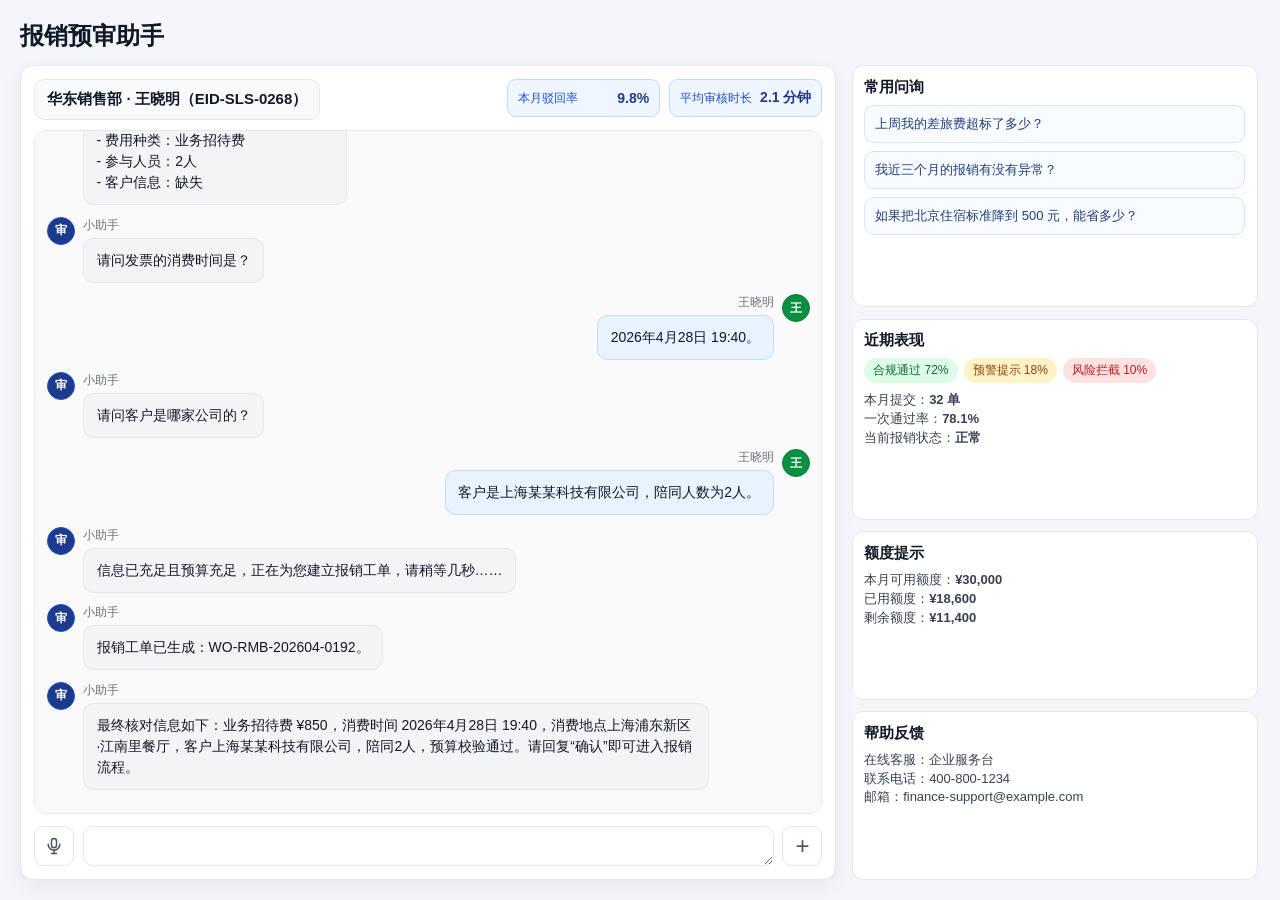
==== demo/index.html @ e7644548 "init: add PRD and demo frontend Made-with: Cursor" ====
<!doctype html>
<html lang="zh-CN">
  <head>
    <meta charset="UTF-8" />
    <meta name="viewport" content="width=device-width, initial-scale=1.0" />
    <title>AI报销预审助手 Demo</title>
    <link rel="stylesheet" href="./css/styles.css" />
  </head>
  <body>
    <div class="chat-page">
      <header class="chat-header">
        <h1>报销预审助手</h1>
      </header>

      <main class="layout-grid">
        <section class="chat-shell">
          <div class="chat-top">
            <div class="employee-card">
              <p class="employee-name">华东销售部 · 王晓明（EID-SLS-0268）</p>
            </div>
            <div class="top-stats">
              <div class="stat-box">
                <p class="stat-label">本月驳回率</p>
                <p class="stat-value">9.8%</p>
              </div>
              <div class="stat-box">
                <p class="stat-label">平均审核时长</p>
                <p class="stat-value">2.1 分钟</p>
              </div>
            </div>
          </div>

          <div id="chatList" class="chat-list"></div>

          <form id="replyForm" class="reply-form hidden" novalidate>
            <div id="dynamicFields" class="dynamic-fields"></div>
            <div id="fieldErrorsList" class="error-list"></div>
          </form>

          <div id="actionStrip" class="action-strip hidden">
            <p id="actionHint" class="action-hint"></p>
            <button id="retryBtn" class="retry-btn hidden" type="button">重试预算校验</button>
          </div>

          <div class="composer">
            <input id="photoInput" type="file" accept="image/*" class="hidden" />
            <button id="voiceBtn" class="icon-btn" type="button" aria-label="语音输入">
              <svg viewBox="0 0 24 24" aria-hidden="true">
                <path d="M12 3a3 3 0 0 1 3 3v5a3 3 0 1 1-6 0V6a3 3 0 0 1 3-3Z"></path>
                <path d="M19 10a7 7 0 1 1-14 0"></path>
                <path d="M12 17v4"></path>
                <path d="M9 21h6"></path>
              </svg>
            </button>
            <textarea
              id="messageInput"
              rows="1"
              placeholder=""
            ></textarea>
            <button id="photoBtn" class="icon-btn plus-btn" type="button" aria-label="拍照或上传">+</button>
          </div>
        </section>

        <aside class="sidebar">
          <div class="sidebar-scroll">
            <section class="side-card">
              <h3>常用问询</h3>
              <ul class="query-list">
                <li><button type="button" class="query-btn">上周我的差旅费超标了多少？</button></li>
                <li><button type="button" class="query-btn">我近三个月的报销有没有异常？</button></li>
                <li><button type="button" class="query-btn">如果把北京住宿标准降到 500 元，能省多少？</button></li>
              </ul>
            </section>

            <section class="side-card">
              <h3>近期表现</h3>
              <div class="status-tags">
                <span class="tag tag-green">合规通过 72%</span>
                <span class="tag tag-yellow">预警提示 18%</span>
                <span class="tag tag-red">风险拦截 10%</span>
              </div>
              <p class="metric">本月提交：<strong>32 单</strong></p>
              <p class="metric">一次通过率：<strong>78.1%</strong></p>
              <p class="metric">当前报销状态：<strong>正常</strong></p>
            </section>

            <section class="side-card">
              <h3>额度提示</h3>
              <p class="metric">本月可用额度：<strong>¥30,000</strong></p>
              <p class="metric">已用额度：<strong>¥18,600</strong></p>
              <p class="metric">剩余额度：<strong>¥11,400</strong></p>
            </section>

            <section class="side-card">
              <h3>帮助反馈</h3>
              <p class="help-item">在线客服：企业服务台</p>
              <p class="help-item">联系电话：400-800-1234</p>
              <p class="help-item">邮箱：finance-support@example.com</p>
            </section>
          </div>
        </aside>
      </main>
    </div>

    <script src="./js/mock-api.js"></script>
    <script src="./js/app.js"></script>
  </body>
</html>
---- demo/css/styles.css ----
:root {
  --bg: #f4f6fb;
  --text: #111827;
  --muted: #6b7280;
  --line: #e5e7eb;
  --panel: #ffffff;
  --assistant-bubble: #f3f4f6;
  --user-bubble: #e9f2ff;
  --accent: #3b82f6;
}

* {
  box-sizing: border-box;
}

body {
  margin: 0;
  height: 100dvh;
  font-family: -apple-system, BlinkMacSystemFont, "Segoe UI", "PingFang SC", "Microsoft YaHei", sans-serif;
  background: var(--bg);
  color: var(--text);
  overflow: hidden;
}

.chat-page {
  width: 100%;
  margin: 0 auto;
  padding: clamp(12px, 1.6vw, 22px);
  height: 100dvh;
  display: flex;
  flex-direction: column;
}

.chat-header h1 {
  margin: 0 0 clamp(8px, 1vw, 14px);
  font-size: clamp(22px, 1.9vw, 30px);
  font-weight: 700;
}

.layout-grid {
  display: grid;
  grid-template-columns: minmax(0, 2fr) minmax(0, 1fr);
  gap: clamp(10px, 1.2vw, 18px);
  align-items: start;
  flex: 1;
  min-height: 0;
}

.chat-shell {
  background: var(--panel);
  border: 1px solid var(--line);
  border-radius: clamp(12px, 1vw, 16px);
  padding: clamp(10px, 1vw, 14px);
  box-shadow: 0 8px 24px rgba(15, 23, 42, 0.06);
  height: 100%;
  min-height: 0;
  display: flex;
  flex-direction: column;
}

.chat-top {
  display: flex;
  justify-content: space-between;
  align-items: flex-start;
  gap: clamp(8px, 1vw, 12px);
  margin-bottom: clamp(8px, 0.8vw, 12px);
  flex-shrink: 0;
}

.employee-card {
  padding: clamp(7px, 0.8vw, 10px) clamp(9px, 1vw, 12px);
  border: 1px solid var(--line);
  border-radius: clamp(10px, 0.8vw, 12px);
  background: #f8fafc;
}

.employee-name {
  margin: 0;
  font-size: clamp(15px, 1.1vw, 17px);
  font-weight: 600;
}

.employee-meta {
  margin: 3px 0 0;
  color: var(--muted);
  font-size: clamp(12px, 0.85vw, 13px);
}

.top-stats {
  display: grid;
  grid-template-columns: repeat(2, minmax(110px, 1fr));
  gap: clamp(6px, 0.7vw, 10px);
}

.stat-box {
  background: #eff6ff;
  border: 1px solid #bfdbfe;
  border-radius: clamp(8px, 0.7vw, 10px);
  padding: clamp(6px, 0.7vw, 9px) clamp(8px, 0.8vw, 10px);
  display: flex;
  align-items: center;
  justify-content: space-between;
  gap: 8px;
}

.stat-label {
  margin: 0;
  color: #1d4ed8;
  font-size: clamp(12px, 0.85vw, 13px);
  white-space: nowrap;
}

.stat-value {
  margin: 0;
  color: #1e3a8a;
  font-size: clamp(14px, 0.95vw, 15px);
  font-weight: 700;
  white-space: nowrap;
}

.chat-list {
  flex: 1;
  min-height: 0;
  overflow-y: auto;
  border: 1px solid var(--line);
  border-radius: clamp(10px, 1vw, 14px);
  background: #fafafa;
  padding: clamp(8px, 0.9vw, 12px);
}

.chat-item {
  margin-bottom: clamp(8px, 0.9vw, 12px);
  display: flex;
  align-items: flex-start;
}

.chat-content {
  display: flex;
  flex-direction: column;
  gap: 4px;
  max-width: min(82%, 680px);
}

.chat-role {
  margin: 0;
  font-size: clamp(12px, 0.85vw, 13px);
  color: var(--muted);
}

.avatar {
  width: clamp(28px, 2vw, 34px);
  height: clamp(28px, 2vw, 34px);
  border-radius: 999px;
  display: inline-flex;
  align-items: center;
  justify-content: center;
  font-size: clamp(12px, 0.9vw, 14px);
  color: #fff;
  border: 1px solid transparent;
  font-weight: 700;
}

.chat-assistant .avatar {
  margin-right: 8px;
  background: #1e3a8a;
  border-color: #1d4ed8;
}

.chat-user {
  justify-content: flex-end;
}

.chat-user .avatar {
  margin-left: 8px;
  background: #0a8f42;
  border-color: #087c39;
}

.chat-user .chat-content {
  align-items: flex-end;
}

.chat-bubble {
  border-radius: clamp(10px, 0.8vw, 12px);
  padding: clamp(9px, 0.9vw, 11px) clamp(10px, 1vw, 13px);
  font-size: clamp(14px, 1vw, 16px);
  line-height: 1.5;
  border: 1px solid transparent;
  white-space: pre-wrap;
}

.chat-image {
  display: block;
  margin-top: 8px;
  max-width: min(280px, 60vw);
  width: 100%;
  border-radius: 10px;
  border: 1px solid #d1d5db;
  object-fit: cover;
  background: #fff;
}

.chat-assistant .chat-bubble {
  background: var(--assistant-bubble);
  border-color: #e5e7eb;
}

.chat-user .chat-bubble {
  background: var(--user-bubble);
  border-color: #bfdbfe;
}

.chat-example .chat-bubble {
  border-style: dashed;
  color: #374151;
}

.reply-form {
  margin-top: clamp(8px, 0.8vw, 10px);
  border: 1px dashed #cbd5e1;
  border-radius: clamp(10px, 0.8vw, 12px);
  padding: clamp(8px, 0.8vw, 10px);
  background: #f8fafc;
  flex-shrink: 0;
}

.action-strip {
  margin-top: 8px;
  border: 1px solid #dbe4f5;
  border-radius: 10px;
  padding: 8px 10px;
  background: #f8fbff;
  display: flex;
  align-items: center;
  justify-content: space-between;
  gap: 10px;
  flex-shrink: 0;
}

.action-hint {
  margin: 0;
  font-size: 13px;
  color: #1f3f77;
}

.retry-btn {
  border: 1px solid #93c5fd;
  background: #fff;
  color: #1d4ed8;
  border-radius: 8px;
  padding: 6px 10px;
  font-size: 13px;
  cursor: pointer;
}

.retry-btn:hover {
  background: #eff6ff;
}

.dynamic-fields {
  display: grid;
  grid-template-columns: repeat(2, minmax(0, 1fr));
  gap: 8px;
}

.field {
  display: flex;
  flex-direction: column;
  gap: 5px;
}

.field span {
  font-size: clamp(12px, 0.85vw, 13px);
  color: var(--muted);
}

input,
textarea {
  border: 1px solid var(--line);
  border-radius: 10px;
  padding: 9px 10px;
  font-size: clamp(14px, 1vw, 15px);
  background: #fff;
  color: var(--text);
}

textarea {
  resize: vertical;
}

input:focus,
textarea:focus {
  outline: none;
  border-color: #93c5fd;
  box-shadow: 0 0 0 3px rgba(147, 197, 253, 0.25);
}

.error-list {
  margin-top: 8px;
  font-size: 13px;
  color: #b45309;
}

.composer {
  margin-top: clamp(8px, 1vw, 12px);
  display: grid;
  grid-template-columns: auto 1fr auto;
  gap: clamp(6px, 0.7vw, 9px);
  align-items: end;
  flex-shrink: 0;
}

.composer textarea {
  min-height: clamp(40px, 3vw, 44px);
  max-height: clamp(96px, 20vh, 130px);
}

.icon-btn {
  width: clamp(40px, 3vw, 44px);
  height: clamp(40px, 3vw, 44px);
  border: 1px solid var(--line);
  border-radius: clamp(9px, 0.7vw, 10px);
  background: #fff;
  color: #4b5563;
  cursor: pointer;
  display: inline-flex;
  align-items: center;
  justify-content: center;
}

.icon-btn svg {
  width: 20px;
  height: 20px;
  stroke: currentColor;
  fill: none;
  stroke-width: 1.8;
  stroke-linecap: round;
  stroke-linejoin: round;
}

.icon-btn:hover {
  border-color: #cbd5e1;
  background: #f9fafb;
}

.plus-btn {
  font-size: 24px;
  line-height: 1;
}

.sidebar {
  height: 100%;
  min-height: 0;
}

.sidebar-scroll {
  height: 100%;
  overflow-y: auto;
  display: grid;
  gap: clamp(8px, 0.9vw, 12px);
  padding-right: 2px;
}

.side-card {
  background: #fff;
  border: 1px solid var(--line);
  border-radius: clamp(10px, 0.9vw, 14px);
  padding: clamp(10px, 0.9vw, 12px);
}

.side-card h3 {
  margin: 0 0 8px;
  font-size: 15px;
}

.query-list,
.todo-list {
  margin: 0;
  padding: 0;
  list-style: none;
  display: grid;
  gap: 8px;
}

.query-btn {
  width: 100%;
  text-align: left;
  border: 1px solid #dbe4f5;
  background: #f8fbff;
  color: #1f3f77;
  border-radius: 10px;
  padding: 9px 10px;
  font-size: clamp(13px, 0.9vw, 14px);
  cursor: pointer;
}

.query-btn:hover {
  background: #eef5ff;
}

.todo-list li,
.metric,
.help-item {
  font-size: clamp(13px, 0.9vw, 14px);
  margin: 0;
  color: #374151;
  line-height: 1.45;
}

.status-tags {
  display: flex;
  gap: 6px;
  flex-wrap: wrap;
  margin-bottom: 8px;
}

.tag {
  font-size: clamp(12px, 0.85vw, 13px);
  border-radius: 999px;
  padding: 4px 9px;
}

.tag-green {
  background: #dcfce7;
  color: #166534;
}

.tag-yellow {
  background: #fef3c7;
  color: #92400e;
}

.tag-red {
  background: #fee2e2;
  color: #b91c1c;
}

.hidden {
  display: none !important;
}

@media (max-width: 1080px) {
  body {
    height: auto;
    overflow: auto;
  }

  .chat-page {
    height: auto;
  }

  .layout-grid {
    grid-template-columns: 1fr;
    flex: none;
  }

  .chat-list {
    height: 460px;
    min-height: 460px;
  }

  .sidebar {
    height: auto;
  }

  .sidebar-scroll {
    height: auto;
    overflow: visible;
  }
}

@media (max-width: 680px) {
  .chat-top {
    flex-direction: column;
  }

  .top-stats {
    grid-template-columns: 1fr;
  }

  .dynamic-fields {
    grid-template-columns: 1fr;
  }

  .layout-grid {
    grid-template-columns: 1fr;
  }

}
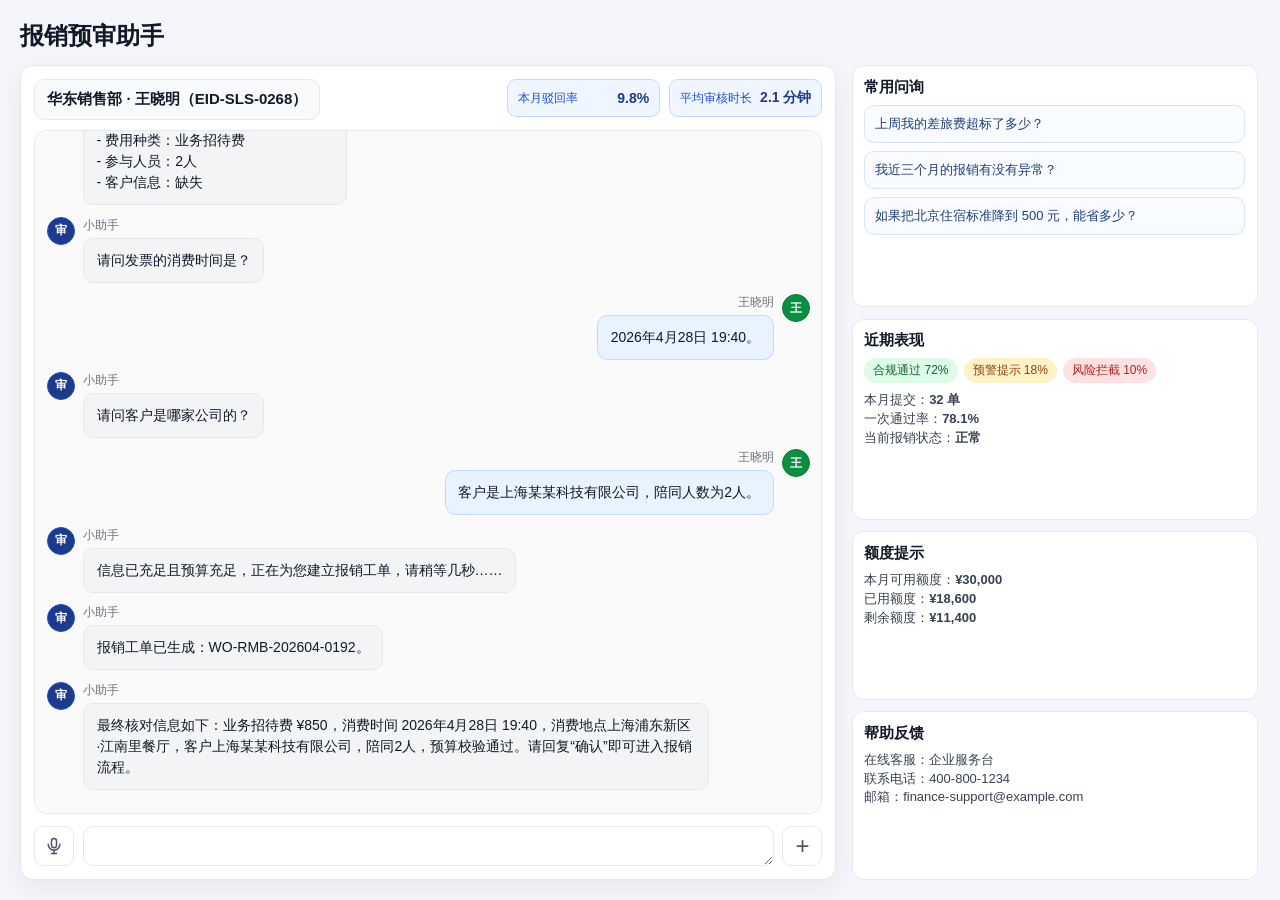
==== commit 7493cd40: "chore: rename demo wording to MVP Made-with: Cursor" ====
--- a/demo/index.html
+++ b/demo/index.html
@@ -3,7 +3,7 @@
   <head>
     <meta charset="UTF-8" />
     <meta name="viewport" content="width=device-width, initial-scale=1.0" />
-    <title>AI报销预审助手 Demo</title>
+    <title>AI报销预审助手 MVP</title>
     <link rel="stylesheet" href="./css/styles.css" />
   </head>
   <body>
